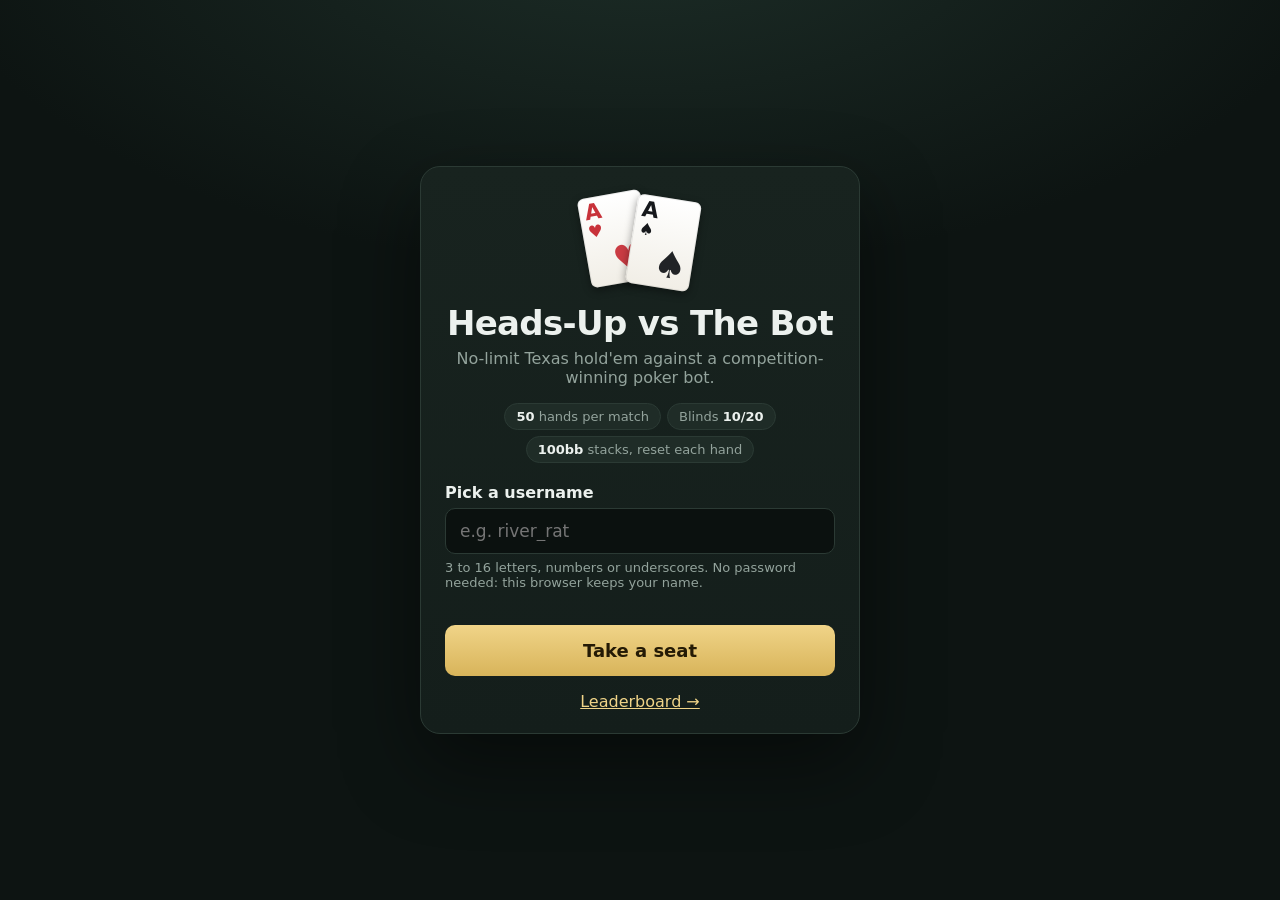
==== site/static/index.html @ 745e2001 "Make the repo about playing the bot The README is now for players: the competition, the link to play" ====
<!doctype html>
<html lang="en">
<head>
<meta charset="utf-8">
<meta name="viewport" content="width=device-width, initial-scale=1, viewport-fit=cover">
<title>Heads-Up vs The Bot</title>
<link rel="icon" href="/static/img/favicon.svg" type="image/svg+xml">
<link rel="stylesheet" href="/static/css/style.css">
</head>
<body class="page-landing">
<main class="landing">
  <div class="landing-card">
    <div class="logo-cards" aria-hidden="true">
      <div class="card c-red tilt-l"><span class="rank">A</span><span class="suit">♥</span><span class="pip">♥</span></div>
      <div class="card tilt-r"><span class="rank">A</span><span class="suit">♠</span><span class="pip">♠</span></div>
    </div>
    <h1>Heads-Up vs The Bot</h1>
    <p class="tagline">No-limit Texas hold'em against a competition-winning poker bot.</p>
    <ul class="format">
      <li><strong id="fmt-hands">50</strong> hands per match</li>
      <li>Blinds <strong>10/20</strong></li>
      <li><strong>100bb</strong> stacks, reset each hand</li>
    </ul>
    <form id="name-form" autocomplete="off" novalidate>
      <label for="username">Pick a username</label>
      <input id="username" name="username" maxlength="16" minlength="3" required
             pattern="[A-Za-z0-9_]{3,16}" placeholder="e.g. river_rat" spellcheck="false" autocapitalize="off">
      <p class="hint">3 to 16 letters, numbers or underscores. No password needed: this browser keeps your name.</p>
      <p id="form-error" class="error" role="alert"></p>
      <button type="submit" class="btn btn-primary btn-big" id="play-btn">Take a seat</button>
    </form>
    <div id="resume" class="resume hidden">
      <p>You have a match in progress.</p>
      <a class="btn btn-primary" href="/play">Resume match</a>
    </div>
    <nav class="landing-links"><a href="/leaderboard">Leaderboard →</a></nav>
  </div>
</main>
<script src="/static/js/common.js"></script>
<script src="/static/js/landing.js"></script>
</body>
</html>
---- static/css/style.css ----
/* ------------------------------------------------------------------ tokens */
:root {
  --bg: #0d1412;
  --bg-2: #141e1b;
  --panel: #18231f;
  --panel-2: #1f2c27;
  --line: #2b3a34;
  --text: #ecf1ee;
  --muted: #93a39c;
  --gold: #d8b45a;
  --gold-2: #f0d488;
  --felt: #12784a;
  --felt-dark: #0a4d2f;
  --rail: #4a2c17;
  --rail-2: #2b190c;
  --red: #c8323a;
  --blue: #2c6bd1;
  --win: #3ccf7e;
  --lose: #ff6b6b;
  --card-w: clamp(40px, 5.4vw, 70px);
  --radius: 12px;
  --font: system-ui, -apple-system, "Segoe UI", Roboto, "Helvetica Neue", Arial, sans-serif;
  color-scheme: dark;
}

* { box-sizing: border-box; }
html, body { margin: 0; height: 100%; }
body {
  background: radial-gradient(1200px 600px at 50% -10%, #1d2e28 0%, var(--bg) 60%) fixed, var(--bg);
  color: var(--text);
  font-family: var(--font);
  -webkit-font-smoothing: antialiased;
  -webkit-tap-highlight-color: transparent;
}
a { color: var(--gold-2); }
.hidden { display: none !important; }
.muted { color: var(--muted); }

/* ------------------------------------------------------------------ buttons */
.btn {
  appearance: none; border: 0; cursor: pointer; font: inherit; font-weight: 650;
  border-radius: 10px; padding: 12px 18px; color: var(--text); background: var(--panel-2);
  text-decoration: none; display: inline-flex; align-items: center; justify-content: center; gap: 6px;
  transition: transform .08s ease, filter .15s ease, background .15s ease;
  user-select: none; touch-action: manipulation;
}
.btn:hover { filter: brightness(1.12); }
.btn:active { transform: translateY(1px) scale(.99); }
.btn:disabled { opacity: .45; cursor: not-allowed; filter: none; }
.btn:focus-visible { outline: 2px solid var(--gold-2); outline-offset: 2px; }
.btn-primary { background: linear-gradient(180deg, var(--gold-2), var(--gold)); color: #241a05; }
.btn-ghost { background: transparent; border: 1px solid var(--line); color: var(--text); }
.btn-sm { padding: 7px 12px; font-size: 14px; border-radius: 8px; }
.btn-big { padding: 15px 22px; font-size: 18px; width: 100%; }
.btn-fold { background: #3a2427; color: #ffd9db; }
.btn-call { background: #1d4a35; color: #dfffee; }
.btn-raise { background: linear-gradient(180deg, #e9c66e, #c9a043); color: #241a05; }
.btn-chip { background: var(--panel-2); border: 1px solid var(--line); padding: 8px 10px; font-size: 14px; border-radius: 999px; }

/* ------------------------------------------------------------------ landing */
.landing { min-height: 100%; display: grid; place-items: center; padding: 24px 16px; }
.landing-card {
  width: min(440px, 100%); background: linear-gradient(180deg, var(--panel), var(--bg-2));
  border: 1px solid var(--line); border-radius: 20px; padding: 28px 24px 22px;
  box-shadow: 0 30px 80px rgba(0,0,0,.45); text-align: center;
}
.landing h1 { margin: 10px 0 6px; font-size: clamp(26px, 6vw, 34px); letter-spacing: -.02em; }
.tagline { margin: 0 0 16px; color: var(--muted); }
.logo-cards { display: flex; justify-content: center; gap: 0; --card-w: 64px; height: 98px; }
.logo-cards .tilt-l { transform: rotate(-10deg) translateX(8px); }
.logo-cards .tilt-r { transform: rotate(9deg) translateX(-8px) translateY(4px); }
.format { list-style: none; padding: 0; margin: 0 0 20px; display: flex; flex-wrap: wrap; justify-content: center; gap: 6px; }
.format li { background: var(--panel-2); border: 1px solid var(--line); border-radius: 999px; padding: 5px 11px; font-size: 13px; color: var(--muted); }
.format strong { color: var(--text); }
form { text-align: left; }
label { display: block; font-weight: 650; margin-bottom: 6px; }
input[type=text], input:not([type]), input[type=number] {
  width: 100%; font: inherit; font-size: 17px; color: var(--text); background: #0b110f;
  border: 1px solid var(--line); border-radius: 10px; padding: 12px 14px;
}
input:focus { outline: 2px solid var(--gold); outline-offset: 0; border-color: transparent; }
.hint { font-size: 13px; color: var(--muted); margin: 6px 0 8px; }
.error { color: var(--lose); min-height: 1.2em; margin: 4px 0 10px; font-size: 14px; }
.resume { margin-top: 14px; padding-top: 14px; border-top: 1px solid var(--line); }
.landing-links { margin-top: 16px; }

/* ------------------------------------------------------------------ HUD */
.hud {
  display: flex; align-items: center; justify-content: space-between; gap: 10px;
  padding: 10px 16px; padding-top: max(10px, env(safe-area-inset-top));
  border-bottom: 1px solid var(--line); background: rgba(13,20,18,.85); backdrop-filter: blur(8px);
  position: sticky; top: 0; z-index: 20;
}
.hud-brand { color: var(--text); text-decoration: none; font-weight: 800; letter-spacing: -.01em; white-space: nowrap; }
.hud-stats { display: flex; gap: 14px; font-size: 15px; white-space: nowrap; }
.stat-label { color: var(--muted); font-size: 12px; text-transform: uppercase; letter-spacing: .06em; }
.hud-actions { display: flex; gap: 8px; }
.pos { color: var(--win); } .neg { color: var(--lose); }

/* ------------------------------------------------------------------ play layout */
.page-play { display: flex; flex-direction: column; height: 100%; overflow: hidden; }
.play-layout { flex: 1; display: flex; min-height: 0; }
.table-wrap { flex: 1; display: flex; flex-direction: column; min-width: 0; padding: 12px 16px 0; }
.table { flex: 1; display: grid; place-items: center; min-height: 0; }

.rail {
  width: min(100%, calc((100vh - 270px) * 1.9), 980px);
  aspect-ratio: 1.9 / 1;
  border-radius: 999px; padding: clamp(10px, 1.6vw, 18px);
  background: linear-gradient(180deg, #6a4026, var(--rail) 40%, var(--rail-2));
  box-shadow: 0 25px 60px rgba(0,0,0,.6), inset 0 2px 0 rgba(255,255,255,.12), inset 0 -3px 6px rgba(0,0,0,.4);
}
.felt {
  position: relative; width: 100%; height: 100%; border-radius: 999px;
  background:
    radial-gradient(ellipse at 50% 40%, #1a9a60 0%, var(--felt) 45%, var(--felt-dark) 100%);
  box-shadow: inset 0 0 0 3px rgba(216,180,90,.35), inset 0 0 60px rgba(0,0,0,.45);
}
.felt::after { /* subtle cloth texture */
  content: ""; position: absolute; inset: 0; border-radius: inherit; pointer-events: none; opacity: .18;
  background-image: repeating-linear-gradient(45deg, rgba(255,255,255,.05) 0 2px, transparent 2px 4px);
}
.felt-logo { position: absolute; left: 50%; top: 73%; transform: translate(-50%, -50%); color: rgba(255,255,255,.08); font-size: clamp(14px, 2vw, 22px); letter-spacing: .4em; white-space: nowrap; }

/* seats */
.seat { position: absolute; left: 50%; transform: translateX(-50%); display: flex; flex-direction: column; align-items: center; z-index: 3; }
.seat-bot { top: -6%; }
.seat-you { bottom: -9%; }
.hole { display: flex; gap: 4px; height: calc(var(--card-w) * 1.4); }
.seat-bot .hole { margin-bottom: -12px; }
.seat-you .hole { margin-bottom: -12px; }
.plate {
  position: relative; z-index: 2; display: flex; align-items: center; gap: 8px; min-width: 150px;
  background: linear-gradient(180deg, #1d2925, #121a17); border: 1px solid #34463f;
  border-radius: 999px; padding: 5px 16px 5px 5px; box-shadow: 0 8px 18px rgba(0,0,0,.45);
}
.seat.to-act .plate { border-color: var(--gold); box-shadow: 0 0 0 2px rgba(216,180,90,.35), 0 8px 18px rgba(0,0,0,.45); }
.avatar { width: 36px; height: 36px; border-radius: 50%; display: grid; place-items: center; font-weight: 800; flex: none; }
.avatar-bot { background: #263a52; font-size: 20px; }
.avatar-you { background: linear-gradient(180deg, var(--gold-2), var(--gold)); font-size: 18px; }
.pname { font-weight: 700; font-size: 14px; max-width: 120px; overflow: hidden; text-overflow: ellipsis; white-space: nowrap; }
.pstack { font-variant-numeric: tabular-nums; color: var(--gold-2); font-weight: 700; font-size: 15px; }
.thinking { display: flex; gap: 3px; margin-left: 2px; }
.thinking i { width: 6px; height: 6px; border-radius: 50%; background: var(--gold-2); animation: blink 1s infinite ease-in-out; }
.thinking i:nth-child(2) { animation-delay: .15s; } .thinking i:nth-child(3) { animation-delay: .3s; }
@keyframes blink { 0%, 80%, 100% { opacity: .2; transform: translateY(0); } 40% { opacity: 1; transform: translateY(-3px); } }

.bubble {
  position: absolute; z-index: 5; white-space: nowrap; font-size: 13px; font-weight: 750;
  background: #f7f3e6; color: #1a1a1a; padding: 4px 10px; border-radius: 999px;
  box-shadow: 0 4px 12px rgba(0,0,0,.35); animation: pop .25s ease-out;
}
.seat .bubble { left: 100%; margin-left: 10px; bottom: 9px; }
.bubble.b-fold { background: #4a2a2d; color: #ffd9db; }
.bubble.b-raise { background: var(--gold-2); }
@keyframes pop { from { transform: scale(.6); opacity: 0; } to { transform: scale(1); opacity: 1; } }

/* dealer button */
.dealer-btn {
  position: absolute; z-index: 4; width: 28px; height: 28px; border-radius: 50%;
  background: radial-gradient(circle at 35% 30%, #fff, #ddd 60%, #bbb); color: #222;
  display: grid; place-items: center; font-weight: 900; font-size: 13px;
  box-shadow: 0 3px 6px rgba(0,0,0,.5); transition: top .5s ease, left .5s ease;
}
.dealer-btn.at-bot { top: 16%; left: 36%; }
.dealer-btn.at-you { top: 76%; left: 36%; }

/* center */
.center { position: absolute; left: 50%; top: 50%; transform: translate(-50%, -50%); display: flex; flex-direction: column; align-items: center; gap: 8px; z-index: 2; }
.board { display: flex; gap: clamp(4px, .6vw, 8px); height: calc(var(--card-w) * 1.4); }
.slot { width: var(--card-w); height: calc(var(--card-w) * 1.4); border-radius: calc(var(--card-w) * .1); border: 1.5px dashed rgba(255,255,255,.12); }
.pot { display: flex; align-items: center; gap: 8px; min-height: 30px; }
.pot-label { background: rgba(0,0,0,.35); padding: 4px 12px; border-radius: 999px; font-size: 14px; font-variant-numeric: tabular-nums; }
.pot-label b { color: var(--gold-2); }

/* bets in front of players */
.bet { position: absolute; left: 50%; transform: translateX(-50%); display: flex; align-items: center; gap: 6px; z-index: 3; min-height: 24px; }
.bet-bot { top: 25%; }
.bet-you { bottom: 23%; }
.bet-amt { background: rgba(0,0,0,.45); padding: 2px 9px; border-radius: 999px; font-size: 13px; font-weight: 700; font-variant-numeric: tabular-nums; }

/* chips */
.chips { position: relative; display: flex; align-items: flex-end; gap: 2px; }
.stack { position: relative; width: 22px; height: 30px; }
.chip {
  position: absolute; left: 0; width: 22px; height: 22px; border-radius: 50%;
  border: 3px dashed rgba(255,255,255,.85); box-shadow: 0 1px 0 rgba(0,0,0,.5), inset 0 0 0 2px rgba(0,0,0,.15);
}
.chip.v1 { background: #e9e4d8; border-color: #6c7a89; }
.chip.v5 { background: #c8323a; }
.chip.v25 { background: #1e8a4f; }
.chip.v100 { background: #222; }
.chip.v500 { background: #6b3fa0; }
.chip.v1000 { background: #d39b28; }

.fly-in-bot { animation: chipFromBot .38s cubic-bezier(.2,.8,.3,1); }
.fly-in-you { animation: chipFromYou .38s cubic-bezier(.2,.8,.3,1); }
@keyframes chipFromBot { from { transform: translate(0, -60px) scale(.8); opacity: 0; } to { transform: none; opacity: 1; } }
@keyframes chipFromYou { from { transform: translate(0, 60px) scale(.8); opacity: 0; } to { transform: none; opacity: 1; } }
.sweep-bot { animation: sweepFromBot .45s ease-in; }
.sweep-you { animation: sweepFromYou .45s ease-in; }
@keyframes sweepFromBot { from { transform: translateY(-40px); opacity: .3; } to { transform: none; opacity: 1; } }
@keyframes sweepFromYou { from { transform: translateY(40px); opacity: .3; } to { transform: none; opacity: 1; } }
.pot-to-you { animation: potToYou .7s ease-in forwards; }
.pot-to-bot { animation: potToBot .7s ease-in forwards; }
.pot-split { animation: potSplit .7s ease-in forwards; }
@keyframes potToYou { to { transform: translateY(160px) scale(.7); opacity: 0; } }
@keyframes potToBot { to { transform: translateY(-160px) scale(.7); opacity: 0; } }
@keyframes potSplit { to { transform: scale(.6); opacity: 0; } }

/* ------------------------------------------------------------------ cards */
.card {
  position: relative; width: var(--card-w); height: calc(var(--card-w) * 1.4); flex: none;
  border-radius: calc(var(--card-w) * .1); background: linear-gradient(180deg, #ffffff, #f1eee6);
  color: #16181c; box-shadow: 0 3px 8px rgba(0,0,0,.4), inset 0 0 0 1px rgba(0,0,0,.08);
  font-weight: 800; user-select: none;
}
.card.c-red { color: var(--red); }
.card .rank { position: absolute; top: 4%; left: 9%; font-size: calc(var(--card-w) * .34); line-height: 1; letter-spacing: -.04em; }
.card .suit { position: absolute; top: 30%; left: 9%; font-size: calc(var(--card-w) * .26); line-height: 1; }
.card .pip { position: absolute; right: 8%; bottom: 5%; font-size: calc(var(--card-w) * .58); line-height: 1; opacity: .95; }
.card.back {
  background:
    repeating-linear-gradient(45deg, rgba(255,255,255,.14) 0 3px, transparent 3px 7px),
    repeating-linear-gradient(-45deg, rgba(255,255,255,.1) 0 3px, transparent 3px 7px),
    linear-gradient(180deg, #2b5bb5, #1b3c7d);
  box-shadow: 0 3px 8px rgba(0,0,0,.4), inset 0 0 0 3px #f4efe1, inset 0 0 0 4px rgba(0,0,0,.15);
}
.card.dim { filter: brightness(.55) saturate(.6); }
.card.win { box-shadow: 0 0 0 3px var(--gold-2), 0 0 18px rgba(240,212,136,.6); }
.deal-bot { animation: dealBot .35s cubic-bezier(.2,.8,.3,1) both; }
.deal-you { animation: dealYou .35s cubic-bezier(.2,.8,.3,1) both; }
.deal-board { animation: dealBoard .35s cubic-bezier(.2,.8,.3,1) both; }
.flip { animation: flip .45s ease both; }
@keyframes dealBot { from { transform: translate(0, 90px) rotate(-12deg) scale(.6); opacity: 0; } }
@keyframes dealYou { from { transform: translate(0, -120px) rotate(12deg) scale(.6); opacity: 0; } }
@keyframes dealBoard { from { transform: translateY(-30px) rotateY(80deg); opacity: 0; } }
@keyframes flip { 0% { transform: rotateY(90deg); } 100% { transform: rotateY(0); } }

/* ------------------------------------------------------------------ banner */
.banner {
  background: linear-gradient(180deg, var(--panel), var(--bg-2)); border: 1px solid rgba(216,180,90,.55);
  border-radius: 16px; padding: 12px 18px; text-align: center; margin: 0 auto;
  box-shadow: 0 12px 30px rgba(0,0,0,.45); animation: pop .3s ease-out;
}
.banner-title { font-size: clamp(18px, 2.6vw, 26px); font-weight: 850; }
.banner-sub { color: var(--muted); margin-top: 4px; font-size: 14px; }
.banner-actions { display: flex; gap: 8px; justify-content: center; margin-top: 10px; flex-wrap: wrap; }
.banner.win .banner-title { color: var(--win); }
.banner.lose .banner-title { color: var(--lose); }

.final-stats { display: grid; grid-template-columns: repeat(3, 1fr); gap: 8px; margin-top: 10px; }
.final-stats div { background: var(--panel-2); border-radius: 10px; padding: 8px 4px; }
.final-stats b { display: block; font-size: 20px; }
.final-stats span { color: var(--muted); font-size: 12px; }

/* ------------------------------------------------------------------ controls */
.controls { padding: 10px 0 max(12px, env(safe-area-inset-bottom)); width: min(100%, 720px); margin: 0 auto; min-height: 196px; }
.controls:has(.banner:not(.hidden)) .status-line { display: none; }
.status-line { text-align: center; color: var(--muted); min-height: 22px; font-size: 15px; margin: 6px 0 8px; }
.actions { display: flex; flex-direction: column; gap: 10px; }
.sizing { display: flex; flex-direction: column; gap: 8px; }
.quick { display: flex; gap: 6px; justify-content: center; flex-wrap: wrap; }
.slider-row { display: flex; gap: 10px; align-items: center; }
.slider-row input[type=range] { flex: 1; accent-color: var(--gold); height: 28px; }
.slider-row input[type=number] { width: 110px; padding: 8px 10px; font-size: 16px; text-align: right; }
.main-actions { display: grid; grid-template-columns: 1fr 1fr 1.25fr; gap: 8px; }
.main-actions .btn { padding: 15px 8px; font-size: 17px; }

/* ------------------------------------------------------------------ history */
.history { width: 320px; flex: none; border-left: 1px solid var(--line); background: var(--bg-2); display: flex; flex-direction: column; min-height: 0; }
.history-head { display: flex; align-items: center; justify-content: space-between; padding: 12px 14px; border-bottom: 1px solid var(--line); }
.history-head h2 { margin: 0; font-size: 16px; }
.history-close { display: none; }
.history-body { overflow-y: auto; padding: 8px 10px 20px; font-size: 13px; }
.hh { border: 1px solid var(--line); border-radius: 10px; padding: 8px 10px; margin-bottom: 8px; background: var(--panel); }
.hh.current { border-color: rgba(216,180,90,.5); }
.hh-top { display: flex; justify-content: space-between; align-items: center; margin-bottom: 4px; font-weight: 700; }
.hh-cards { display: flex; gap: 10px; flex-wrap: wrap; margin: 4px 0; color: var(--muted); }
.mini { font-weight: 800; color: #16181c; background: #f4f1ea; border-radius: 4px; padding: 0 3px; margin-right: 1px; display: inline-block; line-height: 1.35; }
.mini.r { color: var(--red); }
.hh-acts { color: var(--muted); line-height: 1.5; }
.hh-acts .st { color: var(--gold-2); font-weight: 700; text-transform: capitalize; }
.hh-empty { color: var(--muted); padding: 10px 4px; }

.toast { position: fixed; left: 50%; bottom: 24px; transform: translateX(-50%); background: #3a2427; color: #ffe3e4; padding: 10px 16px; border-radius: 10px; z-index: 50; box-shadow: 0 10px 30px rgba(0,0,0,.5); max-width: calc(100% - 32px); }

/* ------------------------------------------------------------------ leaderboard */
.board-page { width: min(860px, 100%); margin: 0 auto; padding: 18px 16px 40px; }
.board-page h2 { margin: 18px 0 6px; }
.bot-record { background: linear-gradient(180deg, var(--panel), var(--bg-2)); border: 1px solid var(--line); border-radius: 16px; padding: 4px 18px 14px; }
.record-grid { display: grid; grid-template-columns: repeat(4, 1fr); gap: 10px; margin-top: 10px; }
.rec { background: var(--panel-2); border-radius: 12px; padding: 12px 10px; text-align: center; }
.rec-v { display: block; font-size: 22px; font-weight: 800; font-variant-numeric: tabular-nums; }
.rec-l { color: var(--muted); font-size: 12px; }
.table-scroll { overflow-x: auto; }
.lb { width: 100%; border-collapse: collapse; font-variant-numeric: tabular-nums; }
.lb th, .lb td { padding: 10px 8px; border-bottom: 1px solid var(--line); text-align: left; }
.lb th { color: var(--muted); font-weight: 600; font-size: 13px; }
.lb td.num, .lb th.num { text-align: right; }
.lb tr.me td { background: rgba(216,180,90,.08); }
.lb .rank-1 td:first-child { color: var(--gold-2); font-weight: 800; }

/* ------------------------------------------------------------------ responsive */
@media (max-width: 1000px) {
  .history { position: fixed; right: 0; top: 0; bottom: 0; z-index: 40; width: min(360px, 92vw); transform: translateX(100%); transition: transform .25s ease; box-shadow: -20px 0 40px rgba(0,0,0,.5); }
  .history.open { transform: none; }
  .history-close { display: inline-flex; }
}
@media (min-width: 1001px) { #history-toggle { display: none; } }

@media (max-width: 640px) {
  :root { --card-w: clamp(38px, 12vw, 54px); }
  .hud { padding: 8px 12px; }
  .hud-brand { font-size: 0; }
  .hud-brand::first-letter { font-size: 22px; }
  .stat-label { display: none; }
  .hud-stats { gap: 10px; font-size: 14px; }
  .table-wrap { padding: 8px 12px 0; }
  .rail { width: 100%; max-width: 440px; aspect-ratio: .82 / 1; border-radius: 46% / 34%; padding: 9px; }
  .felt { border-radius: 46% / 34%; }
  .seat-bot { top: 2%; }
  .seat-you { bottom: 1%; }
  .bet-bot { top: 31%; }
  .bet-you { bottom: 30%; }
  .dealer-btn.at-bot { top: 21%; left: 22%; }
  .dealer-btn.at-you { top: 72%; left: 22%; }
  .controls { min-height: 176px; }
  .seat .bubble { left: auto; right: 100%; margin: 0 6px 0 0; bottom: auto; top: 100%; }
  .seat-you .bubble { top: auto; bottom: 100%; right: auto; left: 50%; transform: translateX(-50%); margin: 0 0 2px; }
  .felt-logo { display: none; }
  .plate { min-width: 128px; padding-right: 12px; }
  .avatar { width: 30px; height: 30px; }
  .banner { padding: 12px 14px; }
  .main-actions .btn { padding: 14px 6px; font-size: 16px; }
  .slider-row input[type=number] { width: 92px; }
  .record-grid { grid-template-columns: repeat(2, 1fr); }
  .hide-sm { display: none; }
  .lb th, .lb td { padding: 9px 6px; }
}
@media (max-width: 640px) and (max-height: 700px) {
  .rail { max-width: 360px; }
}
@media (prefers-reduced-motion: reduce) {
  *, *::before, *::after { animation-duration: .01ms !important; transition-duration: .01ms !important; }
}
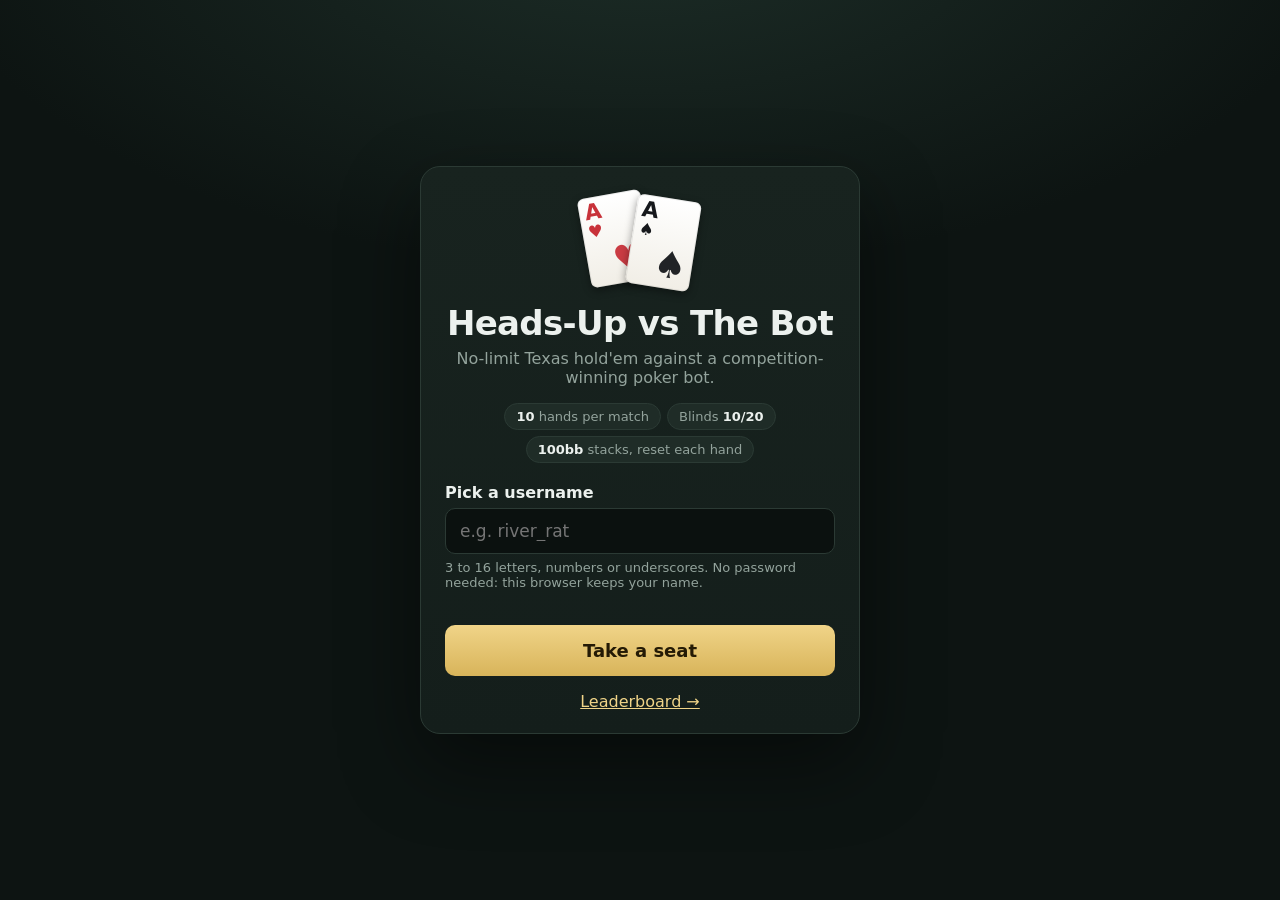
==== commit e71cb0c0: "Shorten matches to 10 hands Default MATCH_HANDS is now 10; pages and docs updated to match.  Co-Auth" ====
--- a/site/static/index.html
+++ b/site/static/index.html
@@ -17,7 +17,7 @@
     <h1>Heads-Up vs The Bot</h1>
     <p class="tagline">No-limit Texas hold'em against a competition-winning poker bot.</p>
     <ul class="format">
-      <li><strong id="fmt-hands">50</strong> hands per match</li>
+      <li><strong id="fmt-hands">10</strong> hands per match</li>
       <li>Blinds <strong>10/20</strong></li>
       <li><strong>100bb</strong> stacks, reset each hand</li>
     </ul>
